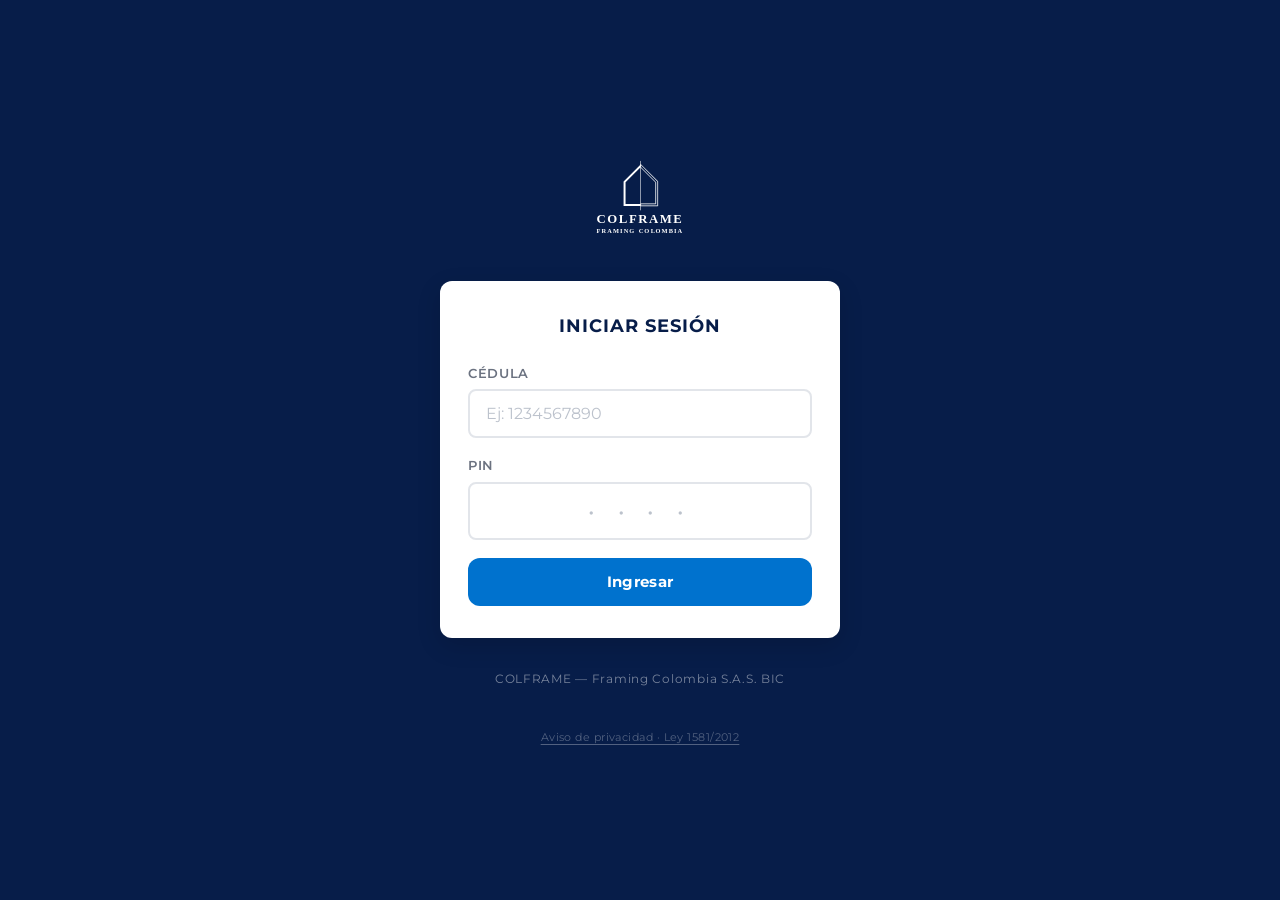
==== admin.html @ 774cdec8 "Add files via upload" ====
<!DOCTYPE html>
<html lang="es">
<head>
  <meta charset="UTF-8">
  <meta name="viewport" content="width=device-width, initial-scale=1.0">
  <meta name="theme-color" content="#071D49">
  <title>COLFRAME — Panel Admin</title>
  <link rel="manifest" href="manifest.json">
  <link rel="icon" href="assets/icon.svg" type="image/svg+xml">
  <link rel="preconnect" href="https://fonts.googleapis.com">
  <link rel="preconnect" href="https://fonts.gstatic.com" crossorigin>
  <link href="https://fonts.googleapis.com/css2?family=Montserrat:wght@400;600;700;800&display=swap" rel="stylesheet">
  <link rel="stylesheet" href="css/styles.css">
</head>
<body>

  <!-- Header -->
  <header class="app-header">
    <img src="assets/logo-horizontal-blanco.svg"
         onerror="this.outerHTML='<span style=\'color:#fff;font-weight:800;font-size:1.1rem\'><span>COL</span><span style=\'color:#0072CE\'>FRAME</span></span>'"
         alt="COLFRAME" class="header-logo">
    <div style="display:flex;align-items:center;gap:8px;">
      <span style="color:rgba(255,255,255,0.7);font-size:0.78rem;font-weight:600;">ADMIN</span>
      <button id="logoutBtn" class="btn-icon" title="Cerrar sesión" aria-label="Cerrar sesión">
        <svg width="20" height="20" viewBox="0 0 24 24" fill="none" stroke="currentColor" stroke-width="2.5" stroke-linecap="round" stroke-linejoin="round">
          <path d="M9 21H5a2 2 0 0 1-2-2V5a2 2 0 0 1 2-2h4"/>
          <polyline points="16 17 21 12 16 7"/>
          <line x1="21" y1="12" x2="9" y2="12"/>
        </svg>
      </button>
    </div>
  </header>

  <!-- Nav módulos -->
  <nav style="background:#fff;border-bottom:1px solid #E5E7EB;padding:0 16px;display:flex;gap:4px;overflow-x:auto;">
    <a href="cotizaciones.html" style="padding:10px 14px;font-size:0.82rem;font-weight:700;color:#6B7280;text-decoration:none;border-bottom:3px solid transparent;white-space:nowrap;">Cotizaciones</a>
    <a href="programacion.html" style="padding:10px 14px;font-size:0.82rem;font-weight:700;color:#6B7280;text-decoration:none;border-bottom:3px solid transparent;white-space:nowrap;">Programación</a>
    <a href="produccion.html" style="padding:10px 14px;font-size:0.82rem;font-weight:700;color:#6B7280;text-decoration:none;border-bottom:3px solid transparent;white-space:nowrap;">Producción</a>
    <a href="remisiones.html" style="padding:10px 14px;font-size:0.82rem;font-weight:700;color:#6B7280;text-decoration:none;border-bottom:3px solid transparent;white-space:nowrap;">Remisiones</a>
    <a href="facturacion.html" style="padding:10px 14px;font-size:0.82rem;font-weight:700;color:#6B7280;text-decoration:none;border-bottom:3px solid transparent;white-space:nowrap;">Facturación</a>
    <span aria-hidden="true" style="width:1px;background:#E5E7EB;margin:8px 6px;flex-shrink:0;"></span>
    <a href="admin.html"      style="padding:10px 14px;font-size:0.82rem;font-weight:700;color:#0072CE;text-decoration:none;border-bottom:3px solid #0072CE;white-space:nowrap;">Asistencia</a>
  </nav>

  <!-- Tabs -->
  <div class="tabs">
    <button class="tab-btn active" data-tab="registros">Registros</button>
    <button class="tab-btn" data-tab="programacion">Programación</button>
    <button class="tab-btn" data-tab="asistencia">Asistencia</button>
    <button class="tab-btn" data-tab="tardanzas">Tardanzas</button>
    <button class="tab-btn" data-tab="horas-extra">Horas Extra</button>
    <button class="tab-btn" data-tab="operarios">Operarios</button>
    <button class="tab-btn" data-tab="auditoria">Auditoría</button>
  </div>

  <div class="admin-main">

    <!-- ── TAB: REGISTROS ── -->
    <div id="tab-registros" class="tab-panel active admin-panel">
      <div class="filter-bar">
        <div class="filter-group">
          <label>Desde</label>
          <input type="date" id="regDesde">
        </div>
        <div class="filter-group">
          <label>Hasta</label>
          <input type="date" id="regHasta">
        </div>
        <div class="filter-group">
          <label>Operario</label>
          <select id="filtroOpReg"><option value="">Todos los operarios</option></select>
        </div>
        <button id="btnCargarRegistros" class="btn btn-dark btn-sm">Buscar</button>
      </div>

      <div class="summary-cards">
        <div class="summary-card">
          <div class="label">Total registros</div>
          <div class="value" id="sumTotal">—</div>
        </div>
        <div class="summary-card">
          <div class="label">Entradas</div>
          <div class="value" id="sumEntradas">—</div>
        </div>
        <div class="summary-card">
          <div class="label">Salidas</div>
          <div class="value" id="sumSalidas">—</div>
        </div>
      </div>

      <div class="table-card">
        <div class="table-header">
          <h2>Marcaciones</h2>
          <button id="btnExportReg" class="btn btn-ghost btn-sm">Exportar CSV</button>
        </div>
        <div class="table-wrap">
          <table id="tablaRegistros">
            <thead>
              <tr>
                <th>Nombre</th>
                <th>Cédula</th>
                <th>Tipo</th>
                <th>Fecha</th>
                <th>Hora</th>
                <th></th>
              </tr>
            </thead>
            <tbody id="bodyRegistros">
              <tr><td colspan="6" style="text-align:center;color:var(--cf-gray-text);padding:32px;">Selecciona un rango y haz clic en Buscar</td></tr>
            </tbody>
          </table>
        </div>
      </div>
    </div>

    <!-- ── TAB: PROGRAMACIÓN ── -->
    <div id="tab-programacion" class="tab-panel admin-panel">

      <!-- Navegador de semana -->
      <div style="display:flex;align-items:center;justify-content:space-between;margin-bottom:16px;gap:8px;flex-wrap:wrap;">
        <button id="btnSemAnt" class="btn btn-ghost btn-sm">← Anterior</button>
        <div style="text-align:center;">
          <div id="semanaLabel" style="font-weight:700;font-size:0.95rem;color:var(--cf-dark);">—</div>
          <div id="semanaNum" style="font-size:0.75rem;color:var(--cf-gray-text);"></div>
        </div>
        <button id="btnSemSig" class="btn btn-ghost btn-sm">Siguiente →</button>
        <button id="btnSemHoy" class="btn btn-primary btn-sm">Esta semana</button>
        <button id="btnPoblarSemana" class="btn btn-ghost btn-sm" title="Rellena los días vacíos con el horario predeterminado de cada operario">
          ✦ Aplicar predeterminados
        </button>
        <button id="btnLimpiarSemana" class="btn btn-ghost btn-sm" style="color:#DC2626;border-color:#FECACA;" title="Elimina toda la programación de la semana mostrada">
          🗑 Limpiar semana
        </button>
      </div>

      <!-- Cards de cumplimiento -->
      <div class="summary-cards">
        <div class="summary-card">
          <div class="label">Horas programadas</div>
          <div class="value" id="progHorasProg">—</div>
        </div>
        <div class="summary-card" style="border-left-color:var(--cf-blue);">
          <div class="label">Horas trabajadas</div>
          <div class="value" id="progHorasTrab">—</div>
        </div>
        <div class="summary-card" style="border-left-color:#DC2626;">
          <div class="label">Déficit semana</div>
          <div class="value" id="progDeficit">—</div>
        </div>
        <div class="summary-card" style="border-left-color:var(--cf-warning);">
          <div class="label">Ausencias</div>
          <div class="value" id="progAusencias">—</div>
        </div>
      </div>

      <!-- Cuadrícula semanal -->
      <div class="table-card">
        <div class="table-header">
          <h2>Programación semanal</h2>
          <span style="font-size:0.75rem;color:var(--cf-gray-text);">Clic en una celda para editar</span>
        </div>
        <div class="table-wrap">
          <table id="tablaProgramacion" style="min-width:760px;">
            <thead id="progHead"></thead>
            <tbody id="bodyProgramacion">
              <tr><td colspan="9" style="text-align:center;padding:40px;color:var(--cf-gray-text);">
                <span class="spinner" style="border-color:rgba(0,0,0,0.1);border-top-color:var(--cf-blue);"></span>
              </td></tr>
            </tbody>
          </table>
        </div>
      </div>

      <!-- Leyenda -->
      <div style="display:flex;flex-wrap:wrap;gap:12px;margin-top:8px;font-size:0.75rem;color:var(--cf-gray-text);">
        <span style="display:flex;align-items:center;gap:5px;"><span style="width:12px;height:12px;border-radius:3px;background:#EFF6FF;border:1px solid #BFDBFE;display:inline-block;"></span> Turno programado</span>
        <span style="display:flex;align-items:center;gap:5px;"><span style="width:12px;height:12px;border-radius:3px;background:#F0FDF4;border:1px solid #BBF7D0;display:inline-block;"></span> Cumplido</span>
        <span style="display:flex;align-items:center;gap:5px;"><span style="width:12px;height:12px;border-radius:3px;background:#FFFBEB;border:1px solid #FDE68A;display:inline-block;"></span> Parcial / tardanza</span>
        <span style="display:flex;align-items:center;gap:5px;"><span style="width:12px;height:12px;border-radius:3px;background:#FEF2F2;border:1px solid #FECACA;display:inline-block;"></span> Ausente</span>
        <span style="display:flex;align-items:center;gap:5px;"><span style="width:12px;height:12px;border-radius:3px;background:#F5F3FF;border:1px solid #DDD6FE;display:inline-block;"></span> Novedad (incapacidad, permiso…)</span>
        <span style="display:flex;align-items:center;gap:5px;"><span style="width:12px;height:12px;border-radius:3px;background:#FFFBEB;border:1px solid #FDE68A;display:inline-block;"></span> Sin prog. pero trabajó</span>
      </div>
    </div>

    <!-- ── TAB: ASISTENCIA ── -->
    <div id="tab-asistencia" class="tab-panel admin-panel">
      <div class="filter-bar">
        <div class="filter-group">
          <label>Desde</label>
          <input type="date" id="asDesde">
        </div>
        <div class="filter-group">
          <label>Hasta</label>
          <input type="date" id="asHasta">
        </div>
        <div class="filter-group">
          <label>Operario</label>
          <select id="filtroOpAs"><option value="">Todos los operarios</option></select>
        </div>
        <div class="filter-group">
          <label>Vista</label>
          <select id="asVista">
            <option value="detalle">Detalle por sesión</option>
            <option value="semana">Resumen por semana</option>
          </select>
        </div>
        <button id="btnCargarAsistencia" class="btn btn-dark btn-sm">Buscar</button>
      </div>

      <div class="summary-cards">
        <div class="summary-card">
          <div class="label" id="asSumSesionesLabel">Sesiones</div>
          <div class="value" id="asSumSesiones">—</div>
        </div>
        <div class="summary-card">
          <div class="label">Horas trabajadas</div>
          <div class="value" id="asSumHoras">—</div>
        </div>
        <div class="summary-card" style="border-left-color:var(--cf-warning);">
          <div class="label">Llegadas tarde</div>
          <div class="value" id="asSumTardanzas">—</div>
        </div>
        <div class="summary-card" style="border-left-color:var(--cf-blue);">
          <div class="label" id="asSumPromedioLabel">Prom. horas/sesión</div>
          <div class="value" id="asSumPromedio">—</div>
        </div>
      </div>

      <div class="table-card">
        <div class="table-header">
          <h2 id="asTituloTabla">Detalle por sesión</h2>
          <button id="btnExportAs" class="btn btn-ghost btn-sm">Exportar CSV</button>
        </div>
        <div class="table-wrap">
          <table id="tablaAsistencia">
            <thead id="asistenciaHead">
              <tr>
                <th>Nombre</th>
                <th>Fecha</th>
                <th>Entrada</th>
                <th>Salida</th>
                <th>Horas</th>
                <th>Tardanza</th>
                <th>Horario</th>
              </tr>
            </thead>
            <tbody id="bodyAsistencia">
              <tr><td colspan="8" style="text-align:center;color:var(--cf-gray-text);padding:32px;">Selecciona un rango y haz clic en Buscar</td></tr>
            </tbody>
          </table>
        </div>
      </div>
    </div>

    <!-- ══ TAB: TARDANZAS (dashboard de análisis) ══ -->
    <div id="tab-tardanzas" class="tab-panel admin-panel">
      <div class="filter-bar">
        <div class="filter-group">
          <label>Desde</label>
          <input type="date" id="tzDesde">
        </div>
        <div class="filter-group">
          <label>Hasta</label>
          <input type="date" id="tzHasta">
        </div>
        <button id="btnCargarTardanzas" class="btn btn-dark btn-sm">Analizar</button>
        <div id="tzParams" style="font-size:0.72rem;color:var(--cf-gray-text);align-self:center;"></div>
      </div>

      <div class="summary-cards">
        <div class="summary-card">
          <div class="label">Jornadas analizadas</div>
          <div class="value" id="tzSumJornadas">—</div>
        </div>
        <div class="summary-card" style="border-left-color:var(--cf-warning);">
          <div class="label">Min. tarde (total)</div>
          <div class="value" id="tzSumMin">—</div>
        </div>
        <div class="summary-card" style="border-left-color:var(--cf-error);">
          <div class="label">% por datos anómalos</div>
          <div class="value" id="tzSumAnomalo">—</div>
        </div>
        <div class="summary-card" style="border-left-color:var(--cf-blue);">
          <div class="label">Tardes sin justificar</div>
          <div class="value" id="tzSumSinJust">—</div>
        </div>
      </div>

      <div class="table-card" style="margin-bottom:14px;">
        <div class="table-header">
          <h2>Ranking por operario (promedio limpio, sin anomalías)</h2>
        </div>
        <div class="table-wrap">
          <table>
            <thead>
              <tr>
                <th>#</th><th>Nombre</th><th>Jornadas</th><th>Días tarde</th><th>% tarde</th>
                <th>Prom. min (días tarde)</th><th>Máx. min</th><th>Total min</th>
                <th>Anómalos</th><th>Prom. limpio</th>
              </tr>
            </thead>
            <tbody id="tzBodyResumen">
              <tr><td colspan="10" style="text-align:center;color:var(--cf-gray-text);padding:32px;">Selecciona un rango y haz clic en Analizar</td></tr>
            </tbody>
          </table>
        </div>
      </div>

      <div class="table-card" style="margin-bottom:14px;">
        <div class="table-header">
          <h2>Registros anómalos detectados</h2>
          <span id="tzAnomNota" style="font-size:0.72rem;color:var(--cf-gray-text);"></span>
        </div>
        <div class="table-wrap">
          <table>
            <thead><tr><th>Tipo de anomalía</th><th>Casos</th><th>Min. "tarde" involucrados</th></tr></thead>
            <tbody id="tzBodyAnomalias">
              <tr><td colspan="3" style="text-align:center;color:var(--cf-gray-text);padding:24px;">—</td></tr>
            </tbody>
          </table>
        </div>
      </div>

      <details class="table-card">
        <summary style="cursor:pointer;padding:16px 20px;font-weight:800;font-size:0.9rem;color:var(--cf-dark);">Detalle por jornada</summary>
        <div class="table-wrap">
          <table>
            <thead>
              <tr>
                <th>Nombre</th><th>Fecha</th><th>Día</th><th>Entrada</th><th>Turno</th>
                <th>Esperada</th><th>Min. tarde</th><th>Estado</th><th>Justificación</th>
              </tr>
            </thead>
            <tbody id="tzBodyDetalle"></tbody>
          </table>
        </div>
      </details>
    </div>

    <!-- ── Modal: editar sesión de asistencia ── -->
    <div id="modalEditSesion" class="modal-overlay hidden">
      <div class="modal" style="max-width:380px;">
        <div class="modal-header">
          <h2>Editar sesión</h2>
          <button id="modalEditSesionClose" class="btn-icon" style="color:var(--cf-gray-text);">
            <svg width="20" height="20" viewBox="0 0 24 24" fill="none" stroke="currentColor" stroke-width="2.5">
              <line x1="18" y1="6" x2="6" y2="18"/><line x1="6" y1="6" x2="18" y2="18"/>
            </svg>
          </button>
        </div>
        <div id="editSesionInfo" style="font-size:0.82rem;color:var(--cf-gray-text);margin-bottom:16px;line-height:1.5;"></div>
        <div style="display:grid;grid-template-columns:1fr 1fr;gap:10px;margin-bottom:12px;">
          <div class="form-group">
            <label>Fecha entrada</label>
            <input type="date" id="editSesionFechaEnt" readonly
              style="background:#F8FAFC;color:var(--cf-gray-text);cursor:default;">
          </div>
          <div class="form-group">
            <label>Hora entrada</label>
            <input type="time" id="editSesionHoraEnt" step="60">
          </div>
        </div>
        <div style="display:grid;grid-template-columns:1fr 1fr;gap:10px;margin-bottom:16px;">
          <div class="form-group">
            <label>Fecha salida</label>
            <input type="date" id="editSesionFechaSal">
          </div>
          <div class="form-group">
            <label>Hora salida</label>
            <input type="time" id="editSesionHoraSal" step="60">
          </div>
        </div>
        <div id="editSesionError" class="alert alert-error hidden"></div>
        <div class="modal-actions">
          <button id="modalEditSesionCancel" class="btn btn-ghost">Cancelar</button>
          <button id="modalEditSesionSave"   class="btn btn-primary">Guardar</button>
        </div>
      </div>
    </div>

    <!-- ── TAB: HORAS EXTRA ── -->
    <div id="tab-horas-extra" class="tab-panel admin-panel">
      <div class="filter-bar">
        <div class="filter-group">
          <label>Desde</label>
          <input type="date" id="heDesde">
        </div>
        <div class="filter-group">
          <label>Hasta</label>
          <input type="date" id="heHasta">
        </div>
        <div class="filter-group">
          <label>Operario</label>
          <select id="filtroOpHE"><option value="">Todos los operarios</option></select>
        </div>
        <div class="filter-group">
          <label>Categoría</label>
          <select id="filtroCategHE">
            <option value="">Todas</option>
            <option value="extra">Solo horas extra</option>
            <option value="ordinario">Solo recargos ordinarios</option>
          </select>
        </div>
        <button id="btnCargarHE" class="btn btn-dark btn-sm">Buscar</button>
      </div>

      <div class="summary-cards">
        <div class="summary-card">
          <div class="label">Total con recargo</div>
          <div class="value" id="sumHorasTotal">—</div>
        </div>
        <div class="summary-card" style="border-left-color:var(--cf-dark);">
          <div class="label">HED — Extra diurna</div>
          <div class="value" id="sumHED">—</div>
        </div>
        <div class="summary-card" style="border-left-color:#7C3AED;">
          <div class="label">HEN — Extra nocturna</div>
          <div class="value" id="sumHEN">—</div>
        </div>
        <div class="summary-card" style="border-left-color:var(--cf-warning);">
          <div class="label">Extra Dom./Festivo</div>
          <div class="value" id="sumDF">—</div>
        </div>
        <div class="summary-card" style="border-left-color:#0EA5E9;">
          <div class="label">RN — Noct. ordinario</div>
          <div class="value" id="sumRN">—</div>
        </div>
        <div class="summary-card" style="border-left-color:#10B981;">
          <div class="label">RDF/RNDF — Dom. ord.</div>
          <div class="value" id="sumOrdinDF">—</div>
        </div>
      </div>

      <div class="table-card">
        <div class="table-header">
          <h2>Detalle de recargos</h2>
          <button id="btnExportHE" class="btn btn-ghost btn-sm">Exportar CSV</button>
        </div>
        <div class="table-wrap">
          <table id="tablaHE">
            <thead>
              <tr>
                <th>Nombre</th>
                <th>F. Entrada</th>
                <th>H. Entrada</th>
                <th>F. Salida</th>
                <th>H. Salida</th>
                <th>Horario</th>
                <th>Horas</th>
                <th>Tipo</th>
                <th>Recargo</th>
              </tr>
            </thead>
            <tbody id="bodyHE">
              <tr><td colspan="9" style="text-align:center;color:var(--cf-gray-text);padding:32px;">Selecciona un rango y haz clic en Buscar</td></tr>
            </tbody>
          </table>
        </div>
      </div>
    </div>

    <!-- ── TAB: OPERARIOS ── -->
    <div id="tab-operarios" class="tab-panel admin-panel">

      <!-- Sesiones abiertas -->
      <div style="margin-bottom:20px;">
        <div style="display:flex;align-items:center;justify-content:space-between;margin-bottom:10px;">
          <div style="display:flex;align-items:center;gap:8px;">
            <span style="font-size:0.92rem;font-weight:700;color:var(--cf-dark);">🟢 Sesiones abiertas</span>
            <span id="sesionesCount" style="background:#FEF9C3;color:#92400E;border-radius:999px;padding:1px 9px;font-size:0.72rem;font-weight:700;">—</span>
          </div>
          <button id="btnRefreshSesiones" class="btn btn-ghost btn-sm">↻ Actualizar</button>
        </div>
        <div id="sesionesAbiertasBody">
          <span style="color:var(--cf-gray-text);font-size:0.82rem;">Cargando...</span>
        </div>
      </div>

      <div style="display:flex;justify-content:flex-end;margin-bottom:16px;">
        <button id="btnNuevoOperario" class="btn btn-primary btn-sm">+ Nuevo operario</button>
      </div>
      <div class="table-card">
        <div class="table-header">
          <h2>Operarios</h2>
          <span id="operariosCount" style="font-size:0.82rem;color:var(--cf-gray-text);font-weight:600;"></span>
        </div>
        <div class="table-wrap">
          <table>
            <thead>
              <tr>
                <th>Nombre</th>
                <th>Cédula</th>
                <th>Cargo</th>
                <th>Horario</th>
                <th>Estado</th>
                <th></th>
              </tr>
            </thead>
            <tbody id="bodyOperarios">
              <tr><td colspan="6" style="text-align:center;color:var(--cf-gray-text);padding:32px;"><span class="spinner" style="border-color:rgba(0,0,0,0.1);border-top-color:var(--cf-blue);"></span></td></tr>
            </tbody>
          </table>
        </div>
      </div>
    </div>

    <!-- ── TAB: AUDITORÍA ── -->
    <div id="tab-auditoria" class="tab-panel admin-panel">
      <div class="filter-bar">
        <div class="filter-group">
          <label>Desde</label>
          <input type="date" id="audDesde">
        </div>
        <div class="filter-group">
          <label>Hasta</label>
          <input type="date" id="audHasta">
        </div>
        <div class="filter-group">
          <label>Acción</label>
          <!-- Solo las dos opciones que NO son una acción del backend. El resto
               las agrega poblarFiltroAuditoria() desde ACCION_LABEL, agrupadas
               por módulo: mantener la lista aquí a mano la dejaba desactualizada
               (hallazgo R3-04). -->
          <select id="audFiltroAccion">
            <option value="">Todas</option>
            <option value="CORRECCIONES_MANUALES">⚡ Correcciones manuales</option>
          </select>
        </div>
        <button id="btnCargarAud" class="btn btn-dark btn-sm">Buscar</button>
      </div>

      <div class="summary-cards">
        <div class="summary-card">
          <div class="label">Eventos</div>
          <div class="value" id="audSumTotal">—</div>
        </div>
        <div class="summary-card" style="border-left-color:var(--cf-blue);">
          <div class="label">Admins distintos</div>
          <div class="value" id="audSumAdmins">—</div>
        </div>
      </div>

      <div class="table-card">
        <div class="table-header">
          <h2>Registro de cambios</h2>
          <button id="btnExportAud" class="btn btn-ghost btn-sm">Exportar CSV</button>
        </div>
        <div class="table-wrap">
          <table id="tablaAud">
            <thead>
              <tr>
                <th>Fecha y hora</th>
                <th>Admin</th>
                <th>Acción</th>
                <th>Detalle</th>
              </tr>
            </thead>
            <tbody id="bodyAud">
              <tr><td colspan="4" style="text-align:center;color:var(--cf-gray-text);padding:32px;">Selecciona un rango y haz clic en Buscar</td></tr>
            </tbody>
          </table>
        </div>
      </div>
    </div>

  </div>

  <!-- ── MODAL OPERARIO ── -->
  <div id="modalOperario" class="modal-overlay hidden">
    <div class="modal">
      <div class="modal-header">
        <h2 id="modalTitle">Nuevo operario</h2>
        <button id="modalClose" class="btn-icon" style="color:var(--cf-gray-text);">
          <svg width="20" height="20" viewBox="0 0 24 24" fill="none" stroke="currentColor" stroke-width="2.5">
            <line x1="18" y1="6" x2="6" y2="18"/><line x1="6" y1="6" x2="18" y2="18"/>
          </svg>
        </button>
      </div>

      <form id="formOperario" novalidate>
        <input type="hidden" id="opFila">
        <div style="display:flex;flex-direction:column;gap:14px;">
          <div class="form-group">
            <label>Nombre completo *</label>
            <input type="text" id="opNombre" placeholder="Ej: Juan Pérez" required>
          </div>
          <div class="form-group">
            <label>Cédula *</label>
            <input type="number" id="opCedula" inputmode="numeric" placeholder="Ej: 1234567890" required>
          </div>
          <!-- Rol (PLAN_ACCESO.md §2). Dirección ve todo; Administrativo, remisiones y
               producción, sin datos de los operarios ni facturación. Va ANTES del PIN
               porque decide cuántos dígitos lleva: abajo, se escribía el PIN con el
               largo del rol anterior y el navegador lo cortaba sin decir nada. -->
          <div class="form-group">
            <label for="opRol">Rol</label>
            <select id="opRol">
              <option value="OPERARIO">Operario — marca turno</option>
              <option value="ADMINISTRATIVO">Administrativo — remisiones y producción</option>
              <option value="DIRECCION">Dirección / RRHH — todo</option>
            </select>
          </div>
          <div class="form-group">
            <label>PIN (<span id="opPinLongitud">4 dígitos</span>) *</label>
            <input type="text" id="opPin" inputmode="numeric" maxlength="6" placeholder="Dejar en blanco para no cambiar">
          </div>
          <div class="form-group">
            <label>Cargo</label>
            <input type="text" id="opCargo" placeholder="Ej: Operario soldador">
          </div>
          <div class="form-group">
            <label>Horario asignado</label>
            <select id="opHorario">
              <option value="">Sin asignar</option>
            </select>
          </div>
          <div class="form-group" id="opEmailGroup" style="display:none;">
            <label>Email <span style="font-weight:400;color:var(--cf-gray-text);">(para reportes diarios automáticos)</span></label>
            <input type="email" id="opEmail" placeholder="correo@empresa.com">
          </div>
          <div style="display:flex;gap:20px;">
            <label style="display:flex;align-items:center;gap:8px;font-size:0.88rem;font-weight:600;cursor:pointer;">
              <input type="checkbox" id="opActivo" checked> Activo
            </label>
          </div>
        </div>
        <div id="modalError" class="alert alert-error hidden" style="margin-top:14px;"></div>
        <div class="modal-actions">
          <button type="button" id="btnModalCancel" class="btn btn-ghost btn-sm">Cancelar</button>
          <button type="submit" id="btnModalSave" class="btn btn-primary btn-sm">
            <span class="btn-save-text">Guardar</span>
            <span class="btn-save-loading hidden"><span class="spinner"></span></span>
          </button>
        </div>
      </form>
    </div>
  </div>

  <!-- ── MODAL TURNO ── -->
  <div id="modalTurno" class="modal-overlay hidden">
    <div class="modal" style="max-width:400px;">
      <div class="modal-header">
        <h2 id="modalTurnoTitle">Programar turno</h2>
        <button id="modalTurnoClose" class="btn-icon" style="color:var(--cf-gray-text);">
          <svg width="20" height="20" viewBox="0 0 24 24" fill="none" stroke="currentColor" stroke-width="2.5">
            <line x1="18" y1="6" x2="6" y2="18"/><line x1="6" y1="6" x2="18" y2="18"/>
          </svg>
        </button>
      </div>

      <div id="turnoInfo" style="background:#F1F5F9;border-radius:8px;padding:10px 14px;margin-bottom:16px;font-size:0.88rem;color:var(--cf-dark);"></div>

      <div style="display:flex;flex-direction:column;gap:12px;">
        <div class="form-group">
          <label>Turno predefinido</label>
          <select id="turnoPreset">
            <option value="">— Personalizado —</option>
          </select>
        </div>
        <div style="display:flex;gap:12px;">
          <div class="form-group" style="flex:1;">
            <label>Hora de inicio</label>
            <input type="time" id="turnoInicio">
          </div>
          <div class="form-group" style="flex:1;">
            <label>Hora de fin</label>
            <input type="time" id="turnoFin">
          </div>
        </div>
        <div id="turnoHorasCalc" style="text-align:center;font-size:0.85rem;color:var(--cf-blue);font-weight:700;min-height:20px;"></div>
      </div>

      <!-- Novedad del día -->
      <div style="border-top:1px solid #E2E8F0;margin-top:16px;padding-top:14px;">
        <div style="font-size:0.8rem;font-weight:700;color:var(--cf-gray-text);letter-spacing:0.06em;margin-bottom:10px;">NOVEDAD DEL DÍA (opcional)</div>
        <div style="display:flex;flex-direction:column;gap:10px;">
          <div class="form-group">
            <label>Tipo de novedad</label>
            <select id="novedadTipo">
              <option value="">Sin novedad</option>
              <option value="Incapacidad médica">🏥 Incapacidad médica</option>
              <option value="Día de la familia">🏠 Día de la familia</option>
              <option value="Vacaciones">🌴 Vacaciones</option>
              <option value="Licencia remunerada">📋 Licencia remunerada</option>
              <option value="Licencia no remunerada">📋 Licencia no remunerada</option>
              <option value="Permiso — Votación">🗳️ Permiso — Votación</option>
              <option value="Permiso — Otro">🗳️ Permiso — Otro</option>
              <option value="Calamidad doméstica">🚨 Calamidad doméstica</option>
              <option value="Suspensión disciplinaria">⛔ Suspensión disciplinaria</option>
            </select>
          </div>
          <div id="novedadExtras" class="hidden" style="display:flex;flex-direction:column;gap:10px;">
            <div class="form-group">
              <label>Descripción <span style="font-weight:400;color:var(--cf-gray-text);">(opcional)</span></label>
              <input type="text" id="novedadDesc" placeholder="Ej: EPS Sura, No. incapacidad 12345">
            </div>
            <div class="form-group">
              <label>Horas de novedad</label>
              <div style="display:flex;gap:8px;align-items:center;">
                <input type="number" id="novedadHoras" min="0.5" max="24" step="0.5"
                       placeholder="Vacío = turno completo" style="flex:1;">
              </div>
            </div>
          </div>
        </div>
      </div>

      <div id="turnoAlert" class="alert hidden" style="margin-top:12px;"></div>

      <div class="modal-actions" style="justify-content:space-between;">
        <button id="btnTurnoLibre" class="btn btn-ghost btn-sm" style="color:#DC2626;border-color:#FECACA;">Quitar turno</button>
        <div style="display:flex;gap:8px;">
          <button id="btnTurnoCancel" class="btn btn-ghost btn-sm">Cancelar</button>
          <button id="btnTurnoSave" class="btn btn-primary btn-sm">
            <span id="turnoSaveText">Guardar</span>
            <span id="turnoSaveLoad" class="hidden"><span class="spinner"></span></span>
          </button>
        </div>
      </div>
    </div>
  </div>

  <!-- ── MODAL MARCAR POR OPERARIO ── -->
  <div id="modalMarcar" class="modal-overlay hidden">
    <div class="modal">
      <div class="modal-header">
        <h2>Marcar por operario</h2>
        <button id="modalMarcarClose" class="btn-icon" style="color:var(--cf-gray-text);">
          <svg width="20" height="20" viewBox="0 0 24 24" fill="none" stroke="currentColor" stroke-width="2.5">
            <line x1="18" y1="6" x2="6" y2="18"/><line x1="6" y1="6" x2="18" y2="18"/>
          </svg>
        </button>
      </div>

      <div style="display:flex;flex-direction:column;gap:12px;padding:4px 0 8px;">
        <!-- Info del operario -->
        <div style="display:flex;align-items:center;gap:12px;">
          <div id="marcarAvatar" style="width:44px;height:44px;border-radius:50%;background:var(--cf-dark);color:#fff;font-weight:800;font-size:1.1rem;display:flex;align-items:center;justify-content:center;flex-shrink:0;">?</div>
          <div>
            <div id="marcarNombre" style="font-weight:700;font-size:1rem;color:var(--cf-dark);">—</div>
            <div id="marcarCedula" style="font-size:0.8rem;color:var(--cf-gray-text);">—</div>
          </div>
        </div>

        <!-- Estado actual del operario -->
        <div id="marcarEstado" style="background:#F1F5F9;border-radius:8px;padding:10px 14px;font-size:0.82rem;color:var(--cf-dark);line-height:1.5;"></div>

        <!-- Fecha y hora de la marcación -->
        <div style="border-top:1px solid #E2E8F0;padding-top:12px;">
          <div style="font-size:0.75rem;font-weight:700;color:var(--cf-gray-text);letter-spacing:0.06em;margin-bottom:8px;">FECHA Y HORA DE LA MARCACIÓN</div>
          <div style="display:flex;gap:10px;">
            <div class="form-group" style="flex:1;">
              <label>Fecha</label>
              <input type="date" id="marcarFecha">
            </div>
            <div class="form-group" style="flex:1;">
              <label>Hora</label>
              <input type="time" id="marcarHora">
            </div>
          </div>
          <div style="font-size:0.75rem;color:var(--cf-gray-text);margin-top:4px;">
            Ajusta si el operario olvidó marcar a tiempo. Por defecto se usa la hora actual.
          </div>
        </div>
      </div>

      <div id="marcarAlert" class="alert hidden" style="margin-top:4px;"></div>

      <div class="modal-actions" style="margin-top:16px;">
        <button id="btnMarcarCancel" class="btn btn-ghost btn-sm">Cancelar</button>
        <button id="btnMarcarConfirm" class="btn btn-primary btn-sm">
          <span id="marcarBtnText">Confirmar marcación</span>
          <span id="marcarBtnLoading" class="hidden"><span class="spinner"></span></span>
        </button>
      </div>
    </div>
  </div>

  <!-- ── MODAL REPORTE PDF ── -->
  <div id="modalReporte" class="modal-overlay hidden">
    <div class="modal" style="max-width:340px;">
      <div class="modal-header">
        <h2>Reporte mensual</h2>
        <button id="modalReporteClose" class="btn-icon" style="color:var(--cf-gray-text);">
          <svg width="20" height="20" viewBox="0 0 24 24" fill="none" stroke="currentColor" stroke-width="2.5">
            <line x1="18" y1="6" x2="6" y2="18"/><line x1="6" y1="6" x2="18" y2="18"/>
          </svg>
        </button>
      </div>
      <div id="reporteOperarioInfo" style="background:#F1F5F9;border-radius:8px;padding:10px 14px;margin-bottom:16px;font-size:0.88rem;color:var(--cf-dark);"></div>
      <div class="form-group">
        <label>Mes</label>
        <input type="month" id="reporteMes" required>
      </div>
      <div class="modal-actions" style="margin-top:16px;">
        <button id="btnReporteCancel" class="btn btn-ghost btn-sm">Cancelar</button>
        <button id="btnReporteGenerar" class="btn btn-primary btn-sm">
          <span id="reporteBtnText">📄 Descargar PDF</span>
          <span id="reporteBtnLoading" class="hidden"><span class="spinner"></span></span>
        </button>
      </div>
    </div>
  </div>

  <!-- ── MODAL CONFIRMACIÓN GENÉRICO ── -->
  <div id="modalConfirm" class="modal-overlay hidden">
    <div class="modal" style="max-width:380px;">
      <div class="modal-header">
        <h2 id="confirmTitle">Confirmar</h2>
      </div>
      <p id="confirmMsg" style="font-size:0.92rem;line-height:1.5;color:var(--cf-dark);margin:0 0 16px;"></p>
      <div class="modal-actions">
        <button id="confirmCancel" class="btn btn-ghost btn-sm">Cancelar</button>
        <button id="confirmOk" class="btn btn-primary btn-sm">Confirmar</button>
      </div>
    </div>
  </div>

  <!-- ── TOAST CONTAINER ── -->
  <div id="toastContainer" style="position:fixed;top:80px;right:16px;z-index:9999;display:flex;flex-direction:column;gap:8px;pointer-events:none;"></div>

  <script src="js/config.js"></script>
  <script src="js/api.js"></script>
  <script src="js/admin.js"></script>
</body>
</html>
---- css/styles.css ----
/* COLFRAME — Sistema de Horas Extra */

:root {
  --cf-blue:        #0072CE;
  --cf-blue-hover:  #005fa8;
  --cf-dark:        #071D49;
  --cf-dark-hover:  #0a2a6b;
  --cf-white:       #FFFFFF;
  --cf-black:       #111111;
  --cf-gray:        #F4F5F7;
  --cf-gray-mid:    #E2E5EA;
  --cf-gray-text:   #6B7280;
  --cf-success:     #10B981;
  --cf-error:       #EF4444;
  --cf-warning:     #F59E0B;
  --radius:         12px;
  --radius-sm:      8px;
  --shadow:         0 4px 12px rgba(0,0,0,0.08);
  --shadow-lg:      0 8px 24px rgba(0,0,0,0.14);
  --transition:     0.2s ease;
}

/* ── Reset ── */
*, *::before, *::after { box-sizing: border-box; margin: 0; padding: 0; }
html { font-size: 16px; -webkit-text-size-adjust: 100%; }

body {
  font-family: 'Montserrat', sans-serif;
  background: var(--cf-gray);
  color: var(--cf-black);
  min-height: 100vh;
  line-height: 1.5;
}

/* ── Typography ── */
h1 { font-size: 1.5rem; font-weight: 800; }
h2 { font-size: 1.2rem; font-weight: 700; }
h3 { font-size: 1rem;   font-weight: 600; }
p  { font-size: 0.9rem; }

/* ── Utility ── */
.hidden { display: none !important; }

/* ── Buttons ── */
.btn {
  display: inline-flex;
  align-items: center;
  justify-content: center;
  gap: 8px;
  padding: 14px 24px;
  border: none;
  border-radius: var(--radius);
  font-family: 'Montserrat', sans-serif;
  font-size: 0.95rem;
  font-weight: 700;
  cursor: pointer;
  transition: background var(--transition), transform var(--transition), opacity var(--transition);
  text-decoration: none;
  min-height: 48px;
  letter-spacing: 0.02em;
}

.btn:active { transform: scale(0.98); }
.btn:disabled { opacity: 0.55; cursor: not-allowed; transform: none; }

.btn-primary {
  background: var(--cf-blue);
  color: var(--cf-white);
}
.btn-primary:hover:not(:disabled) { background: var(--cf-blue-hover); }

.btn-dark {
  background: var(--cf-dark);
  color: var(--cf-white);
}
.btn-dark:hover:not(:disabled) { background: var(--cf-dark-hover); }

.btn-ghost {
  background: transparent;
  color: var(--cf-blue);
  border: 2px solid var(--cf-blue);
}
.btn-ghost:hover:not(:disabled) { background: rgba(0,114,206,0.06); }

.btn-danger {
  background: var(--cf-error);
  color: var(--cf-white);
}

.btn-full { width: 100%; }
.btn-sm   { padding: 8px 16px; font-size: 0.82rem; min-height: 36px; }

/* ── Icon button ── */
.btn-icon {
  background: none;
  border: none;
  cursor: pointer;
  padding: 8px;
  border-radius: 8px;
  display: flex;
  align-items: center;
  justify-content: center;
  color: var(--cf-white);
  transition: background var(--transition);
}
.btn-icon:hover { background: rgba(255,255,255,0.15); }

/* ── Forms ── */
.form-group { display: flex; flex-direction: column; gap: 6px; }
.form-group label { font-size: 0.82rem; font-weight: 600; color: var(--cf-gray-text); text-transform: uppercase; letter-spacing: 0.05em; }

input[type="text"],
input[type="number"],
input[type="password"],
input[type="date"],
input[type="email"],
select {
  width: 100%;
  padding: 13px 16px;
  border: 2px solid var(--cf-gray-mid);
  border-radius: var(--radius-sm);
  font-family: 'Montserrat', sans-serif;
  font-size: 1rem;
  color: var(--cf-black);
  background: var(--cf-white);
  transition: border-color var(--transition);
  outline: none;
  -webkit-appearance: none;
}

input:focus, select:focus { border-color: var(--cf-blue); }
input::placeholder { color: #BCC2CC; }

/* ── Cards ── */
.card {
  background: var(--cf-white);
  border-radius: var(--radius);
  padding: 24px;
  box-shadow: var(--shadow);
}

/* ── Alerts ── */
.alert {
  padding: 12px 16px;
  border-radius: var(--radius-sm);
  font-size: 0.88rem;
  font-weight: 600;
  line-height: 1.4;
}
.alert-error   { background: #FEE2E2; color: #B91C1C; border-left: 4px solid var(--cf-error); }
.alert-success { background: #D1FAE5; color: #065F46; border-left: 4px solid var(--cf-success); }
.alert-warning { background: #FEF3C7; color: #92400E; border-left: 4px solid var(--cf-warning); }
.alert-info    { background: #EFF6FF; color: #1E40AF; border-left: 4px solid var(--cf-blue); }

/* ── Tables ── */
.table-wrap { overflow-x: auto; }
table { width: 100%; border-collapse: collapse; font-size: 0.88rem; }
th {
  background: var(--cf-dark);
  color: var(--cf-white);
  padding: 10px 12px;
  text-align: left;
  font-weight: 700;
  font-size: 0.78rem;
  text-transform: uppercase;
  letter-spacing: 0.04em;
}
td { padding: 10px 12px; border-bottom: 1px solid var(--cf-gray-mid); }
tr:hover td { background: var(--cf-gray); }
tr:last-child td { border-bottom: none; }

/* ── Badges ── */
.badge {
  display: inline-block;
  padding: 3px 10px;
  border-radius: 20px;
  font-size: 0.75rem;
  font-weight: 700;
  text-transform: uppercase;
  letter-spacing: 0.04em;
}
.badge-entrada { background: #D1FAE5; color: #065F46; }
.badge-salida  { background: #FEE2E2; color: #B91C1C; }
.badge-active  { background: #D1FAE5; color: #065F46; }
.badge-inactive{ background: #F3F4F6; color: #6B7280; }

/* ── Header ── */
.app-header {
  background: var(--cf-dark);
  display: flex;
  align-items: center;
  justify-content: space-between;
  padding: 0 20px;
  height: 60px;
  position: sticky;
  top: 0;
  z-index: 100;
  box-shadow: 0 2px 8px rgba(0,0,0,0.2);
}
.header-logo { height: 32px; object-fit: contain; }

/* ── Tabs ── */
.tabs {
  display: flex;
  background: var(--cf-white);
  border-bottom: 2px solid var(--cf-gray-mid);
  overflow-x: auto;
}
.tab-btn {
  padding: 14px 20px;
  border: none;
  background: none;
  cursor: pointer;
  font-family: 'Montserrat', sans-serif;
  font-size: 0.88rem;
  font-weight: 600;
  color: var(--cf-gray-text);
  border-bottom: 3px solid transparent;
  margin-bottom: -2px;
  white-space: nowrap;
  transition: color var(--transition), border-color var(--transition);
}
.tab-btn:hover    { color: var(--cf-blue); }
.tab-btn.active   { color: var(--cf-blue); border-bottom-color: var(--cf-blue); }
.tab-panel        { display: none; }
.tab-panel.active { display: block; }

/* ── Modal ── */
.modal-overlay {
  position: fixed; inset: 0;
  background: rgba(7,29,73,0.6);
  display: flex;
  align-items: center;
  justify-content: center;
  padding: 20px;
  z-index: 200;
}
.modal {
  background: var(--cf-white);
  border-radius: var(--radius);
  padding: 28px;
  width: 100%;
  max-width: 480px;
  max-height: 90vh;
  overflow-y: auto;
  box-shadow: var(--shadow-lg);
}
.modal-header {
  display: flex;
  align-items: center;
  justify-content: space-between;
  margin-bottom: 20px;
}
.modal-actions {
  display: flex;
  gap: 10px;
  margin-top: 24px;
  justify-content: flex-end;
}

/* ── Spinner ── */
.spinner {
  width: 20px; height: 20px;
  border: 3px solid rgba(255,255,255,0.3);
  border-top-color: white;
  border-radius: 50%;
  animation: spin 0.7s linear infinite;
  display: inline-block;
}
@keyframes spin { to { transform: rotate(360deg); } }

/* ────────────────────────────────────────────────────────────
   LOGIN PAGE
   ──────────────────────────────────────────────────────────── */

.login-body {
  background: var(--cf-dark);
  display: flex;
  align-items: center;
  justify-content: center;
  min-height: 100vh;
  padding: 24px;
}

.login-container {
  width: 100%;
  max-width: 400px;
  display: flex;
  flex-direction: column;
  align-items: center;
  gap: 32px;
}

.login-logo-wrap { text-align: center; }
.login-logo      { height: 90px; object-fit: contain; }

.login-card {
  width: 100%;
  background: var(--cf-white);
  border-radius: var(--radius);
  padding: 32px 28px;
  box-shadow: var(--shadow-lg);
}

.login-title {
  font-size: 1.1rem;
  font-weight: 700;
  color: var(--cf-dark);
  text-align: center;
  margin-bottom: 24px;
  text-transform: uppercase;
  letter-spacing: 0.06em;
}

.login-form { display: flex; flex-direction: column; gap: 18px; }

.pin-input {
  font-size: 1.4rem !important;
  letter-spacing: 0.4em;
  text-align: center;
}

.login-footer {
  color: rgba(255,255,255,0.45);
  font-size: 0.75rem;
  text-align: center;
  letter-spacing: 0.06em;
}

.login-privacy-link {
  background: none;
  border: none;
  color: rgba(255,255,255,0.3);
  font-family: inherit;
  font-size: 0.7rem;
  letter-spacing: 0.04em;
  cursor: pointer;
  padding: 4px 0;
  margin-top: 6px;
  text-decoration: underline;
  text-underline-offset: 3px;
  transition: color var(--transition);
}
.login-privacy-link:hover { color: rgba(255,255,255,0.65); }

/* ────────────────────────────────────────────────────────────
   OPERATOR PAGE (app.html)
   ──────────────────────────────────────────────────────────── */

.app-main {
  padding: 20px;
  max-width: 600px;
  margin: 0 auto;
  display: flex;
  flex-direction: column;
  gap: 20px;
}

.user-card {
  background: var(--cf-white);
  border-radius: var(--radius);
  padding: 18px 20px;
  display: flex;
  align-items: center;
  gap: 14px;
  box-shadow: var(--shadow);
}

.user-avatar {
  width: 48px; height: 48px;
  background: var(--cf-dark);
  border-radius: 50%;
  display: flex;
  align-items: center;
  justify-content: center;
  color: white;
  font-weight: 800;
  font-size: 1.2rem;
  flex-shrink: 0;
}

.user-name  { font-weight: 700; font-size: 1rem; color: var(--cf-dark); }
.user-cargo { font-size: 0.82rem; color: var(--cf-gray-text); }

/* Mark card */
.mark-card {
  background: var(--cf-white);
  border-radius: var(--radius);
  padding: 28px 24px;
  box-shadow: var(--shadow);
  text-align: center;
  display: flex;
  flex-direction: column;
  gap: 16px;
}

.mark-status-label {
  font-size: 0.78rem;
  font-weight: 700;
  text-transform: uppercase;
  letter-spacing: 0.08em;
  color: var(--cf-gray-text);
}

.mark-time {
  font-size: 3rem;
  font-weight: 800;
  color: var(--cf-dark);
  letter-spacing: -1px;
  line-height: 1;
}

.mark-date {
  font-size: 0.88rem;
  color: var(--cf-gray-text);
  font-weight: 600;
}

.btn-mark {
  font-size: 1.1rem;
  padding: 18px 24px;
  border-radius: 14px;
  margin-top: 8px;
}

.btn-salida {
  background: var(--cf-dark);
  color: var(--cf-white);
}
.btn-salida:hover:not(:disabled) { background: var(--cf-dark-hover); }

.geo-status {
  font-size: 0.82rem;
  color: var(--cf-gray-text);
  font-weight: 600;
  min-height: 20px;
}

.last-mark {
  font-size: 0.82rem;
  color: var(--cf-gray-text);
  padding: 10px;
  background: var(--cf-gray);
  border-radius: var(--radius-sm);
}

/* History */
.section-title {
  font-size: 0.82rem;
  font-weight: 700;
  text-transform: uppercase;
  letter-spacing: 0.06em;
  color: var(--cf-gray-text);
  margin-bottom: 4px;
}

.history-card {
  background: var(--cf-white);
  border-radius: var(--radius);
  box-shadow: var(--shadow);
  overflow: hidden;
}

.history-item {
  display: flex;
  align-items: center;
  gap: 14px;
  padding: 14px 20px;
  border-bottom: 1px solid var(--cf-gray-mid);
}
.history-item:last-child { border-bottom: none; }

.history-icon {
  width: 36px; height: 36px;
  border-radius: 50%;
  display: flex;
  align-items: center;
  justify-content: center;
  flex-shrink: 0;
  font-size: 16px;
}
.history-icon.entrada { background: #D1FAE5; }
.history-icon.salida  { background: #FEE2E2; }

.history-info { flex: 1; }
.history-tipo { font-weight: 700; font-size: 0.88rem; }
.history-fecha{ font-size: 0.78rem; color: var(--cf-gray-text); }
.history-hora { font-weight: 700; font-size: 0.95rem; color: var(--cf-dark); margin-left: auto; }

/* ────────────────────────────────────────────────────────────
   ADMIN PAGE
   ──────────────────────────────────────────────────────────── */

.admin-main  { max-width: 900px; margin: 0 auto; }
.admin-panel { padding: 20px; }

.filter-bar {
  background: var(--cf-white);
  border-radius: var(--radius);
  padding: 16px 20px;
  display: flex;
  flex-wrap: wrap;
  gap: 12px;
  align-items: flex-end;
  box-shadow: var(--shadow);
  margin-bottom: 16px;
}

.filter-group { display: flex; flex-direction: column; gap: 4px; }
.filter-group label { font-size: 0.75rem; font-weight: 700; color: var(--cf-gray-text); text-transform: uppercase; letter-spacing: 0.04em; }
.filter-group input, .filter-group select { min-width: 140px; }

.summary-cards {
  display: grid;
  grid-template-columns: repeat(auto-fit, minmax(160px, 1fr));
  gap: 12px;
  margin-bottom: 16px;
}

.summary-card {
  background: var(--cf-white);
  border-radius: var(--radius);
  padding: 16px 18px;
  box-shadow: var(--shadow);
  border-left: 4px solid var(--cf-blue);
}
.summary-card .label { font-size: 0.75rem; font-weight: 700; color: var(--cf-gray-text); text-transform: uppercase; letter-spacing: 0.04em; }
.summary-card .value { font-size: 1.8rem; font-weight: 800; color: var(--cf-dark); line-height: 1.2; }

.table-card {
  background: var(--cf-white);
  border-radius: var(--radius);
  box-shadow: var(--shadow);
  overflow: hidden;
}

.table-header {
  display: flex;
  align-items: center;
  justify-content: space-between;
  padding: 16px 20px;
  border-bottom: 1px solid var(--cf-gray-mid);
}

.empty-state {
  text-align: center;
  padding: 48px 24px;
  color: var(--cf-gray-text);
}
.empty-state p { font-weight: 600; font-size: 0.9rem; }

/* ── Toast animation ── */
@keyframes slideIn { from { transform: translateX(20px); opacity: 0; } to { transform: translateX(0); opacity: 1; } }

/* ── Responsive ── */
@media (max-width: 480px) {
  .login-card { padding: 24px 20px; }
  .mark-time  { font-size: 2.4rem; }
  .filter-bar { flex-direction: column; }
  .filter-group input, .filter-group select { min-width: 100%; }
  .admin-panel { padding: 12px; }
  th, td { padding: 8px 10px; }
}
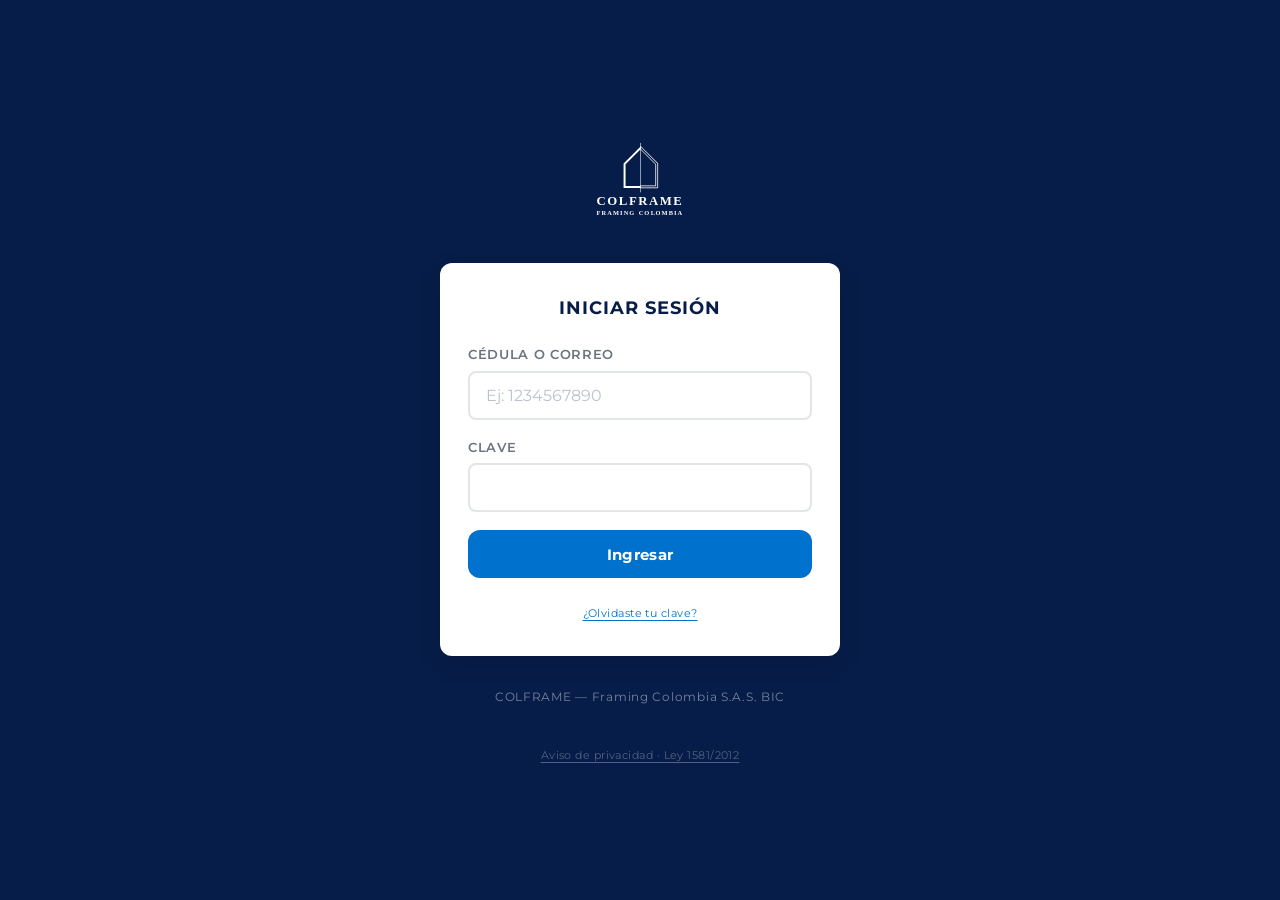
==== commit eb3e70e8: "Add files via upload" ====
--- a/admin.html
+++ b/admin.html
@@ -476,6 +476,9 @@
         </div>
       </div>
 
+      <!-- Se muestra si el backend que responde no conoce los roles: la Web App
+           sigue en una versión vieja aunque el editor tenga el código nuevo. -->
+      <div id="avisoSinRoles" class="alert alert-error hidden" style="margin-bottom:16px;"></div>
       <div style="display:flex;justify-content:flex-end;margin-bottom:16px;">
         <button id="btnNuevoOperario" class="btn btn-primary btn-sm">+ Nuevo operario</button>
       </div>
@@ -589,9 +592,7 @@
             <input type="number" id="opCedula" inputmode="numeric" placeholder="Ej: 1234567890" required>
           </div>
           <!-- Rol (PLAN_ACCESO.md §2). Dirección ve todo; Administrativo, remisiones y
-               producción, sin datos de los operarios ni facturación. Va ANTES del PIN
-               porque decide cuántos dígitos lleva: abajo, se escribía el PIN con el
-               largo del rol anterior y el navegador lo cortaba sin decir nada. -->
+               producción, sin datos de los operarios ni facturación. -->
           <div class="form-group">
             <label for="opRol">Rol</label>
             <select id="opRol">
@@ -600,9 +601,17 @@
               <option value="DIRECCION">Dirección / RRHH — todo</option>
             </select>
           </div>
-          <div class="form-group">
-            <label>PIN (<span id="opPinLongitud">4 dígitos</span>) *</label>
-            <input type="text" id="opPin" inputmode="numeric" maxlength="6" placeholder="Dejar en blanco para no cambiar">
+          <!-- La clave ya no se escribe aquí (PLAN_ACCESO paso 2): al crear, el sistema
+               genera una clave temporal que se muestra una vez; al editar, este botón
+               genera otra, para quien la olvidó y no tiene correo. -->
+          <div class="form-group" id="opClaveGroup">
+            <label>Clave</label>
+            <div id="opClaveNuevo" style="font-size:0.82rem;color:var(--cf-gray-text);">
+              Al guardar se genera una clave temporal. Dásela a la persona: al entrar, pone la suya.
+            </div>
+            <button type="button" id="btnClaveTemporal" class="btn btn-ghost btn-sm hidden" style="align-self:flex-start;">
+              🔑 Generar clave temporal
+            </button>
           </div>
           <div class="form-group">
             <label>Cargo</label>
@@ -615,8 +624,15 @@
             </select>
           </div>
           <div class="form-group" id="opEmailGroup" style="display:none;">
-            <label>Email <span style="font-weight:400;color:var(--cf-gray-text);">(para reportes diarios automáticos)</span></label>
+            <label>Email <span id="opEmailPara" style="font-weight:400;color:var(--cf-gray-text);"></span></label>
             <input type="email" id="opEmail" placeholder="correo@empresa.com">
+          </div>
+          <!-- Solo Dirección recibe el reporte diario, y cada directivo elige si lo quiere
+               (25-sep). Desmarcada = no le llega; nueva o sin tocar = le llega. -->
+          <div id="opRecibeGroup" style="display:none;">
+            <label style="display:flex;align-items:center;gap:8px;font-size:0.88rem;font-weight:600;cursor:pointer;">
+              <input type="checkbox" id="opRecibeReporte" checked> Recibe el reporte diario por correo
+            </label>
           </div>
           <div style="display:flex;gap:20px;">
             <label style="display:flex;align-items:center;gap:8px;font-size:0.88rem;font-weight:600;cursor:pointer;">
